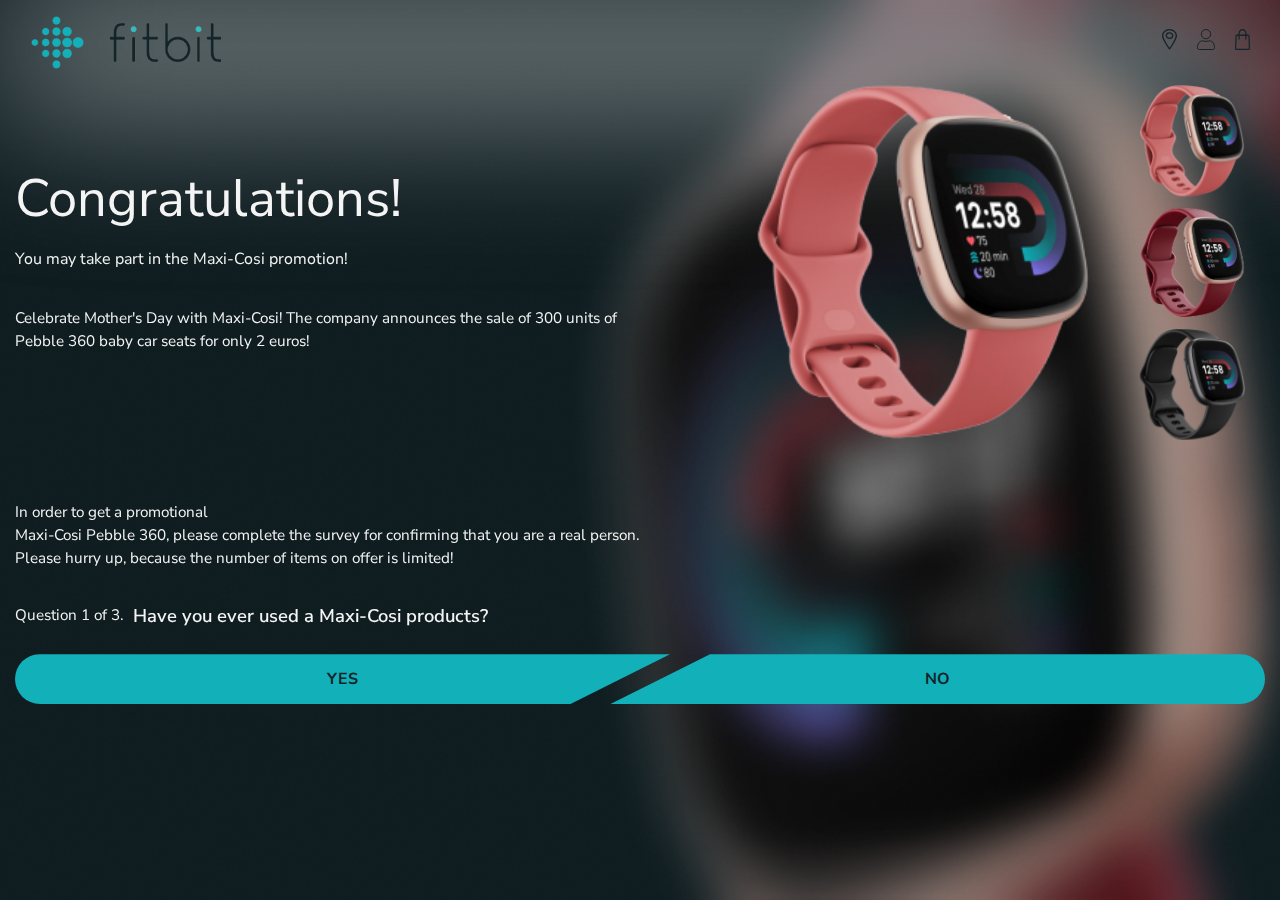
==== index.html @ 3a823220 "feat: make a loader" ====
<!DOCTYPE html>
<html lang="en">

<head>
	<meta charset="UTF-8">
	<meta name="viewport" content="width=device-width, initial-scale=1.0">

	<link rel="apple-touch-icon" sizes="180x180" href="./imgs/favicon/apple-touch-icon.png">
	<link rel="icon" type="image/png" sizes="32x32" href="./imgs//favicon/favicon-32x32.png">
	<link rel="icon" type="image/png" sizes="16x16" href="./imgs/favicon/favicon-16x16.png">
	<link rel="manifest" href="./imgs/favicon/site.webmanifest">

	<link rel="stylesheet" href="./styles/general.css">
	<link rel="stylesheet" href="./styles/header.css">
	<link rel="stylesheet" href="https://cdn.jsdelivr.net/npm/swiper@11/swiper-bundle.min.css" />
	<link rel="stylesheet" href="./styles/home.css">
	<link rel="stylesheet" href="./styles/loading.css">

	<script src="https://cdn.jsdelivr.net/npm/swiper@11/swiper-bundle.min.js" defer></script>
	<script src="./js/script.js" defer></script>
	<title>FitBit</title>
</head>

<body>
	<div class="wrapper">
		<picture>
			<source srcset="./imgs/non-optimized/bcg360.png" type="image/jpeg" media="(max-width: 570px)">
			<source srcset="./imgs/non-optimized/bcg1440.png" type="image/jpeg" media="(max-width: 1440px)">
			<source srcset="./imgs/non-optimized/bcg1920.png" type="image/jpeg" media="(min-width: 1440px)">

			<img src="./imgs/non-optimized/bcg1440.png" alt="bgc-image">
		</picture>

		<div class="wrapper__content">
			<header class="header">
				<div class="header__body __container">
					<div class="logo">
						<picture>
							<source srcset="./imgs/non-optimized/logo_mb.png" type="image/jpeg" media="(max-width: 1024px)">
							<source srcset="./imgs/non-optimized/logo_pc.png" type="image/jpeg" media="(min-width: 1024px)">
							<img src="./imgs/non-optimized/logo_mb.png" alt="logo">
						</picture>

						<picture>
							<source srcset="./imgs/non-optimized/brandname_mb.png" type="image/jpeg"
								media="(max-width: 1024px)">
							<source srcset="./imgs/non-optimized/brandname_pc.png" type="image/jpeg"
								media="(min-width: 1024px)">
							<img src="./imgs/non-optimized/brandname_mb.png" alt="brandname">
						</picture>
					</div>

					<nav class="header__nav">
						<ul class="nav-list">
							<li class="nav-list__item">
								<a href="#"><img src="./imgs/svgs/location.svg" alt="location-svg"></a>
							</li>
							<li class="nav-list__item">
								<a href="#"><img src="./imgs/svgs/user.svg" alt="user-svg"></a>
							</li>
							<li class="nav-list__item">
								<a href="#"><img src="./imgs/svgs/basket.svg" alt="basket-svg"></a>
							</li>
						</ul>
					</nav>
				</div>

			</header>


			<main class="main">
				<div class="home __container">
					<div class="home__description">
						<div class="description-text">
							<h1>Congratulations!</h1>
							<div class="description-text__subtitle">You may take part in the Maxi-Cosi promotion!</div>
							<p class="description__text">
								Celebrate Mother's Day with Maxi-Cosi! The company announces the sale
								of 300 units of Pebble 360 baby car seats for only 2 euros!
							</p>
						</div>
						<div class="description-slider">
							<div class="swiper fullsize-swiper">
								<div class="swiper-wrapper">
									<div class="swiper-slide">
										<img src="./imgs/non-optimized/apple-watch-pink-mb.png" alt="apple-watch-pink-img">
									</div>
									<div class="swiper-slide">
										<img src="./imgs/non-optimized/apple-watch-red-mb.png" alt="apple-watch-red-img">
									</div>
									<div class="swiper-slide">
										<img src="./imgs/non-optimized/apple-watch-black-mb.png" alt="apple-watch-black-img">
									</div>
									<div class="swiper-slide">
										<img src="./imgs/non-optimized/apple-watch-blue-mb.png" alt="apple-watch-blue-img">
									</div>
								</div>
							</div>
							<div class="swiper mini-swiper">
								<div class="swiper-wrapper">
									<div class="swiper-slide">
										<img src="./imgs/non-optimized/apple-watch-pink-mb.png" alt="apple-watch-pink-img">
									</div>
									<div class="swiper-slide">
										<img src="./imgs/non-optimized/apple-watch-red-mb.png" alt="apple-watch-red-img">
									</div>
									<div class="swiper-slide">
										<img src="./imgs/non-optimized/apple-watch-black-mb.png" alt="apple-watch-black-img">
									</div>
									<div class="swiper-slide">
										<img src="./imgs/non-optimized/apple-watch-blue-mb.png" alt="apple-watch-blue-img">
									</div>
								</div>
							</div>
						</div>

					</div>

					<div class="home__question question-section">
						<div class="question-section__text">
							<p>In order to get a promotional</p>
							<p>
								Maxi-Cosi Pebble 360, please complete the survey for confirming that you are a real person.
							</p>
							<p>Please hurry up, because the number of items on offer is limited!</p>
						</div>

						<div class="question-section__question">
							<p>Question 1 of 3.</p>
							<p class="highlighted">Have you ever used a Maxi-Cosi products?</p>
						</div>

						<div class="question-section__buttons">
							<button class="question-button-left" type="button">YES</button>
							<button class="question-button-right" type="button">no</button>
						</div>
					</div>

				</div>

				<template id="loader">
					<div class="loading __container">
						<h2 class="loading__title">Ihre Antworten werden überprüft</h2>

						<div class="loading__paragraphs">
							<p>Sie haben 3/3 der Fragen beantwortet!</p>
							<p>Es gibt keine vorläufigen Erhebungen über Ihr IP</p>
							<p>Geschenke werden geladen.</p>
						</div>

						<img class="loading__loader-img" src="./imgs/non-optimized/loader.png" alt="loader-img">

						<p class="highlighted">Laden...</p>
					</div>
				</template>

			</main>

		</div>

	</div>

</body>

</html>
---- styles/general.css ----
@import url(reset.css);
@import url(https://fonts.googleapis.com/css?family=Nunito+Sans:regular,700);

:root {
	--text-color-primary: #F4F4F4;
	--text-color-secondary: #132429;
	--accent-color-primary: #12B0B9;
	--accent-color-secondary: #F4F4F4;
	--popup-background-color: rgba(0, 0, 0, 0.6);
	--btn-border-radius: 59px;
}

body,
html {
	font-family: 'Nunito Sans', sans-serif;
	font-size: 16px;
	color: var(--text-color-primary);
}

.wrapper {
	min-height: 100vh;
	min-height: 100dvh;
	max-width: 100%;
	overflow: clip;

	display: flex;
	flex-direction: column;

	position: relative;
}

.wrapper__content {
	flex: 1 1 auto;
	display: flex;
	flex-direction: column;
	z-index: 10;

	padding-bottom: 60px;
}

.wrapper__content .main {
	flex: 1 1 auto;
}

.wrapper>picture img {
	position: fixed;
	top: 0;
	left: 0;
	height: 100%;
	width: 100%;
	object-fit: cover;
	z-index: 1;
}

[class*="__container"] {
	max-width: 1710px;
	padding: 0 15px;
	margin: 0 auto;
}

h1 {
	/* diapason: 36-64px */
	font-size: clamp(2.25rem, calc(1.85rem + 1.79vw), 4rem);
}

h2 {
	/* diapason: 24-48px */
	font-size: clamp(1.5rem, calc(1.15rem + 1.54vw), 3rem);
	line-height: 135%;
}

h3 {
	/* diapason: 20-40px */
	font-size: clamp(1.25rem, calc(0.96rem + 1.28vw), 2.5rem);
	line-height: 135%;
}

p {
	/* diapason: 14-16px */
	font-size: clamp(0.88rem, calc(0.85rem + 0.13vw), 1rem);
	line-height: 1.5;
}

p.highlighted {
	/* diapason: 16-20px */
	font-size: clamp(1rem, calc(0.94rem + 0.26vw), 1.25rem);
	font-weight: 600;
	line-height: 135%;
}

ul li,
ol li {
	/* diapason: 14-24px */
	font-size: clamp(0.88rem, calc(0.73rem + 0.64vw), 1.5rem);
	line-height: 1.4;
}
---- styles/header.css ----
.header {
	padding: clamp(10px, 15px, 20px);
	position: relative;
	margin-bottom: clamp(20, calc(28.07px + 3.41vw), 48px);
}

/* blured background area to highlight dark Logo & nav items */
.header::before {
	content: '';
	position: absolute;
	top: -20%;
	left: 0;
	z-index: -1;

	width: 100%;
	height: 150%;
	background-color: rgb(123, 132, 134);
	filter: blur(75px);
}

@media (max-width: 768px) {
	.header__body::before {
		background-color: rgb(180, 186, 187);
	}
}

.header__body {
	display: flex;
	justify-content: space-between;
	align-items: center;
}

.logo {
	display: flex;
	align-items: center;
	gap: clamp(14px, 25px, 40px);

}

.logo picture img {
	max-height: clamp(36px, 55px, 80px);
	object-fit: contain;
}

.nav-list {
	display: flex;
	gap: 20px;
}
---- styles/home.css ----
.home {
	display: flex;
	flex-direction: column;
	gap: clamp(22.5px, calc(22px + 3.04vw), 70px);
}

.home__description {
	display: flex;
	align-items: center;
	justify-content: space-around;
	gap: 20px;
}

@media (max-width: 768px) {
	.home__description {
		flex-direction: column;
	}
}

.description-text,
.description-slider {
	flex: 1 1 50%;
}

@media (min-width: 500px) {
	.description-slider {
		padding-right: 20px;
	}
}

.description-text {
	max-width: 700px;
}

.description-text p {
	margin-top: clamp(12px, calc(45.7px + 1.79vw), 40px);
}

.description-text__subtitle {
	margin-top: clamp(24px, calc(12.6px + 1.03vw), 40px);
}

/* Sliders */
.description-slider {
	display: flex;
	justify-content: flex-end;
	gap: clamp(32px, calc(11.6px + 2.76vw), 75px);
}

.fullsize-swiper,
.mini-swiper {
	margin: 0;
}

.description-slider .swiper {
	height: clamp(240px, clamp(15rem, calc(142px + 16.67vw), 31.25rem), 500px);
}

.swiper-slide img {
	width: 100%;
	height: 100%;
	object-fit: contain;
}

/* Question section */
.question-section__question {
	display: flex;
	flex-wrap: wrap;
	gap: 10px;
	margin-top: clamp(15px, calc(24.2px + 1.22vw), 34px);
}

.question-section__buttons {
	margin-top: clamp(17px, calc(17.4px + 0.64vw), 27px);

	width: 100%;
	display: flex;
	justify-content: center;
	--gap: 30px;
}

.question-section__buttons button {
	flex: 0 0 calc(50% + var(--gap));
}

.question-button-left,
.question-button-right {
	padding: 14px;
	background-color: var(--accent-color-primary);
	text-transform: uppercase;
	color: var(--text-color-secondary);
	font-weight: bold;

	transition: all 0.15s ease-in;
}

.question-button-left {
	border-top-left-radius: var(--btn-border-radius);
	border-bottom-left-radius: var(--btn-border-radius);
	clip-path: polygon(0 0, 100% 0%, calc(100% - 100px) 100%, 0% 100%);
	margin: 0 calc(var(--gap) * -1) 0 0;
}

.question-button-right {
	border-top-right-radius: var(--btn-border-radius);
	border-bottom-right-radius: var(--btn-border-radius);
	clip-path: polygon(100px 0, 100% 0%, 100% 100%, 0 100%);
	margin: 0 0 0 calc(var(--gap) * -1);
}

@media (hover: hover) {
	.question-section__buttons button:hover {
		color: var(--accent-color-primary);
		background-color: var(--text-color-primary);
	}

	.question-button-left:hover {
		transform: scale(1.05) translateX(10px);
	}

	.question-button-right:hover {
		transform: scale(1.05) translateX(-10px);
	}
}

@media (max-width: 768px) {
	.question-button-left {
		clip-path: polygon(0 0, 100% 0%, calc(100% - 70px) 100%, 0% 100%);
	}

	.question-button-right {
		clip-path: polygon(70px 0, 100% 0%, 100% 100%, 0 100%);
	}
}

@media (max-width: 450px) {
	.question-section__buttons {
		flex-direction: column;
	}

	.question-section__buttons button {
		flex: 1 1 auto;
	}

	.question-button-left {
		clip-path: polygon(0 0, 100% 0%, 0 100%, 0% 100%);
		border-top-left-radius: 30px;
		border-bottom-left-radius: 0;
		text-align: left;
		padding: 25px 14px 40px 40px;
		margin: 0 0 calc(var(--gap) * -1.25) 0;
	}

	.question-button-right {
		clip-path: polygon(100% 0, 100% 0%, 100% 100%, 0 100%);
		border-top-right-radius: 0;
		border-bottom-right-radius: 30px;
		text-align: right;
		padding: 40px 40px 25px 14px;
		margin: calc(var(--gap) * -1.25) 0 0 0;
	}
}
---- styles/loading.css ----
.loading {
	width: 100%;
	height: 100%;
	display: flex;
	flex-direction: column;
	justify-content: center;
	align-items: center;

	gap: clamp(21px, calc(20.5px + 2.37vw), 58px);
}

.loading__paragraphs,
.loading__title {
	text-align: center;
}

.loading__paragraphs p:not(:last-child) {
	margin-bottom: clamp(10px, calc(31px + 0.96vw), 25px);
}

@keyframes loading {
	from {
		transform: rotate(0);
	}

	to {
		transform: rotate(360deg);
	}
}

.loading__loader-img {
	margin: clamp(35px, calc(8.4px + 1.28vw), 55px) 0;

	animation: loading 7s linear infinite;
}
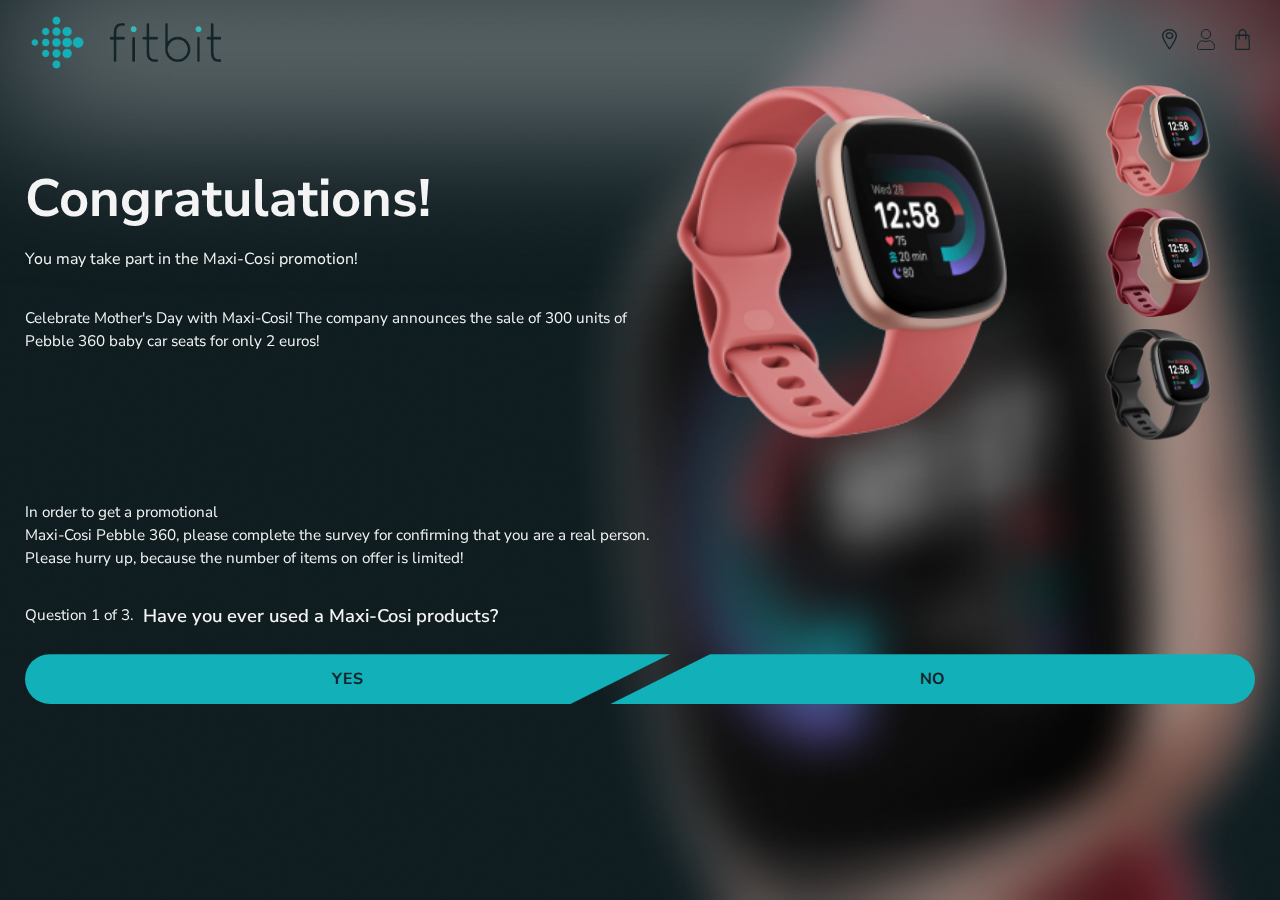
==== commit bcd15830: "refactor: improve links & imports structure" ====
--- a/index.html
+++ b/index.html
@@ -11,9 +11,8 @@
 	<link rel="manifest" href="./imgs/favicon/site.webmanifest">
 
 	<link rel="stylesheet" href="./styles/general.css">
-	<link rel="stylesheet" href="./styles/header.css">
+	<link rel="stylesheet" href="./styles/home.css">
 	<link rel="stylesheet" href="https://cdn.jsdelivr.net/npm/swiper@11/swiper-bundle.min.css" />
-	<link rel="stylesheet" href="./styles/home.css">
 	<link rel="stylesheet" href="./styles/loading.css">
 
 	<script src="https://cdn.jsdelivr.net/npm/swiper@11/swiper-bundle.min.js" defer></script>
--- a/styles/general.css
+++ b/styles/general.css
@@ -1,5 +1,6 @@
 @import url(reset.css);
 @import url(https://fonts.googleapis.com/css?family=Nunito+Sans:regular,700);
+@import url(header.css);
 
 :root {
 	--text-color-primary: #F4F4F4;
@@ -40,6 +41,13 @@
 
 .wrapper__content .main {
 	flex: 1 1 auto;
+
+	display: flex;
+	flex-direction: column;
+}
+
+.main>* {
+	flex: 1 1 auto;
 }
 
 .wrapper>picture img {
@@ -61,18 +69,21 @@
 h1 {
 	/* diapason: 36-64px */
 	font-size: clamp(2.25rem, calc(1.85rem + 1.79vw), 4rem);
+	font-weight: bold;
 }
 
 h2 {
 	/* diapason: 24-48px */
 	font-size: clamp(1.5rem, calc(1.15rem + 1.54vw), 3rem);
 	line-height: 135%;
+	font-weight: bold;
 }
 
 h3 {
 	/* diapason: 20-40px */
 	font-size: clamp(1.25rem, calc(0.96rem + 1.28vw), 2.5rem);
 	line-height: 135%;
+	font-weight: bold;
 }
 
 p {
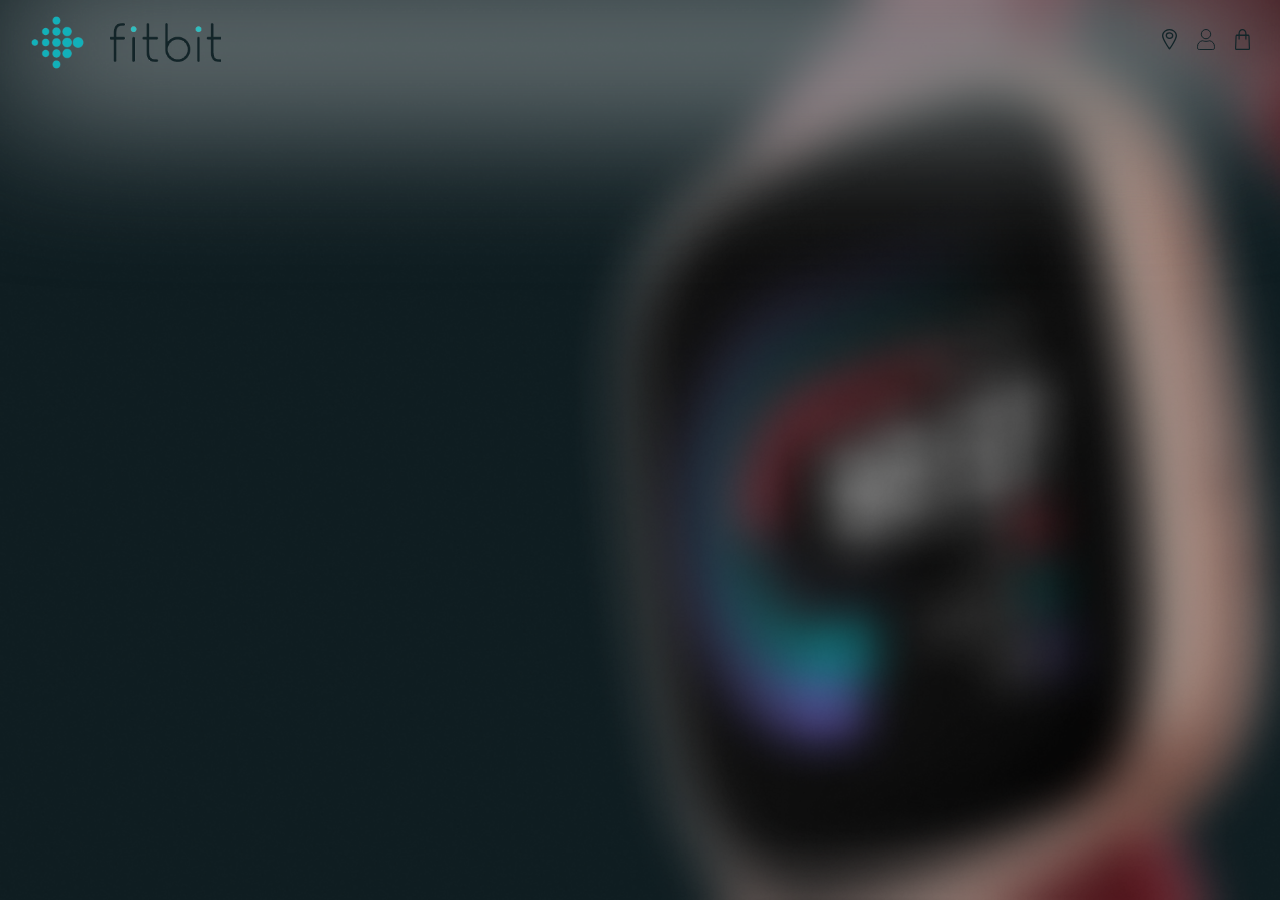
==== commit 0a7900ed: "feat: implement animations into home & loading" ====
--- a/index.html
+++ b/index.html
@@ -14,6 +14,8 @@
 	<link rel="stylesheet" href="./styles/home.css">
 	<link rel="stylesheet" href="https://cdn.jsdelivr.net/npm/swiper@11/swiper-bundle.min.css" />
 	<link rel="stylesheet" href="./styles/loading.css">
+	<link rel="stylesheet" href="./styles/popup.css">
+	<link rel="stylesheet" href="./styles/anim.css">
 
 	<script src="https://cdn.jsdelivr.net/npm/swiper@11/swiper-bundle.min.js" defer></script>
 	<script src="./js/script.js" defer></script>
@@ -69,16 +71,18 @@
 
 			<main class="main">
 				<div class="home __container">
-					<div class="home__description">
+					<div class="home__description delay-container">
 						<div class="description-text">
-							<h1>Congratulations!</h1>
-							<div class="description-text__subtitle">You may take part in the Maxi-Cosi promotion!</div>
-							<p class="description__text">
+							<h1 class="slide-left-anim" style="--anim-order: 1;">Congratulations!</h1>
+							<div class="description-text__subtitle slide-left-anim" style="--anim-order: 2;">
+								You may take part in the Maxi-Cosi promotion!
+							</div>
+							<p class="description__text slide-left-anim" style="--anim-order: 3;">
 								Celebrate Mother's Day with Maxi-Cosi! The company announces the sale
 								of 300 units of Pebble 360 baby car seats for only 2 euros!
 							</p>
 						</div>
-						<div class="description-slider">
+						<div class="description-slider fade-out-anim" style="--anim-order: 4;">
 							<div class="swiper fullsize-swiper">
 								<div class="swiper-wrapper">
 									<div class="swiper-slide">
@@ -117,31 +121,39 @@
 
 					<div class="home__question question-section">
 						<div class="question-section__text">
-							<p>In order to get a promotional</p>
-							<p>
+							<p class="slide-left-anim" style="--anim-order: 5;">In order to get a promotional</p>
+							<p class="slide-left-anim" style="--anim-order: 6;">
 								Maxi-Cosi Pebble 360, please complete the survey for confirming that you are a real person.
 							</p>
-							<p>Please hurry up, because the number of items on offer is limited!</p>
-						</div>
-
-						<div class="question-section__question">
+							<p class="slide-left-anim" style="--anim-order: 7;">Please hurry up, because the number of items on
+								offer is limited!</p>
+						</div>
+
+						<div class="question-section__question slide-left-anim" style="--anim-order: 8;">
 							<p>Question 1 of 3.</p>
 							<p class="highlighted">Have you ever used a Maxi-Cosi products?</p>
 						</div>
 
 						<div class="question-section__buttons">
-							<button class="question-button-left" type="button">YES</button>
-							<button class="question-button-right" type="button">no</button>
+							<button class="question-button-left scale-anim" style="--anim-order: 9;" type="button">
+								YES
+							</button>
+							<button class="question-button-right scale-anim" style="--anim-order: 10;" type="button">
+								no
+							</button>
 						</div>
 					</div>
 
 				</div>
 
+
 				<template id="loader">
-					<div class="loading __container">
-						<h2 class="loading__title">Ihre Antworten werden überprüft</h2>
-
-						<div class="loading__paragraphs">
+					<div class="loading __container fade-out-anim" style="--anim-order: 1;">
+						<h2 class="loading__title slide-left-anim" style="--anim-order: 3;">
+							Ihre Antworten werden überprüft
+						</h2>
+
+						<div class="loading__paragraphs slide-left-anim" style="--anim-order: 4;">
 							<p>Sie haben 3/3 der Fragen beantwortet!</p>
 							<p>Es gibt keine vorläufigen Erhebungen über Ihr IP</p>
 							<p>Geschenke werden geladen.</p>
@@ -149,10 +161,36 @@
 
 						<img class="loading__loader-img" src="./imgs/non-optimized/loader.png" alt="loader-img">
 
-						<p class="highlighted">Laden...</p>
+						<p class="highlighted slide-left-anim" style="--anim-order: 4;">Laden...</p>
 					</div>
 				</template>
 
+				<template id="choise-popup">
+					<div class="popup">
+						<div class="popup__body choise-popup">
+							<picture>
+								<source srcset="./imgs/non-optimized/box_pc.png" type="image/png" media="(min-width: 768px)">
+								<source srcset="./imgs/non-optimized/box_mb.png" type="image/png" media="(max-width: 768px)">
+								<img class="choise-popup__gift-box" src="./imgs/non-optimized/box_mb.png" alt="box-img">
+							</picture>
+
+							<div class="choise-popup__title">
+								<p class="highlighted">
+									Herzlichen Glückwunsch, <br>
+									Sie haben erfolgreich überprüft, dass Sie eine echte Person sind.
+								</p>
+							</div>
+
+							<p>Hoje, 13 de junho, tem a oportunidade de obter uma mala Samsonite.</p>
+							<p>Tudo o que precisa é de escolher a caixa de oferta certa.</p>
+							<p>Tens 3 tentativas, boa sorte!</p>
+
+							<button type="button" class="button">ok</button>
+						</div>
+
+					</div>
+				</template>
+
 			</main>
 
 		</div>
--- a/styles/general.css
+++ b/styles/general.css
@@ -104,4 +104,13 @@
 	/* diapason: 14-24px */
 	font-size: clamp(0.88rem, calc(0.73rem + 0.64vw), 1.5rem);
 	line-height: 1.4;
+}
+
+.button {
+	background-color: var(--accent-color-primary);
+	color: var(--text-color-secondary);
+	font-weight: 700;
+	border-radius: var(--btn-border-radius);
+	text-transform: uppercase;
+	padding: 15px 35px;
 }--- a/styles/popup.css
+++ b/styles/popup.css
@@ -0,0 +1,53 @@
+.popup {
+	position: fixed;
+	top: 0;
+	left: 0;
+
+	height: 100vh;
+	height: 100dvh;
+	width: 100%;
+	background-color: var(--popup-background-color);
+
+	display: flex;
+	flex-direction: column;
+	justify-content: center;
+	align-items: center;
+}
+
+.popup__body {
+	text-align: center;
+	padding: 15px;
+}
+
+/* Choise Popup */
+.choise-popup>*:not(:first-child) {
+	margin-top: clamp(24px, calc(11.9px + 0.71vw), 35px);
+}
+
+.choise-popup__gift-box {
+	width: clamp(122px, calc(30.9px + 10.9vw), 292px);
+}
+
+/* Error popup */
+.error-popup {
+	min-height: 40vh;
+	display: flex;
+	flex-direction: column;
+	justify-content: space-between;
+	align-items: center;
+	gap: 10px;
+}
+
+/* Congrats popup */
+.congrats-popup {
+	display: flex;
+	flex-direction: column;
+	justify-content: center;
+	align-items: center;
+	gap: clamp(16px, calc(12.8px + 0.9vw), 30px);
+}
+
+.congrats-popup h3,
+.congrats-popup button {
+	margin-top: clamp(5px, calc(1.6px + 0.96vw), 20px);
+}--- a/styles/anim.css
+++ b/styles/anim.css
@@ -0,0 +1,97 @@
+:root {
+	--anim-delay-time: 150ms;
+	--anim-duration-short: 0.3s;
+	--anim-duration-long: 1s;
+}
+
+@keyframes slide-left-anim {
+	from {
+		transform: translateX(-50%);
+		opacity: 0;
+	}
+
+	to {
+		transform: translateX(0%);
+		opacity: 1;
+	}
+}
+
+.slide-left-anim {
+	transform: translateX(-50%);
+	opacity: 0;
+
+	animation-name: slide-left-anim;
+	animation-duration: var(--anim-duration-short);
+	animation-delay: calc(var(--anim-order) * var(--anim-delay-time));
+	animation-fill-mode: forwards;
+	animation-timing-function: ease;
+}
+
+@keyframes fade-out-anim {
+	from {
+		opacity: 0;
+	}
+
+	to {
+		opacity: 1;
+	}
+}
+
+.fade-out-anim {
+	opacity: 0;
+
+	animation-name: fade-out-anim;
+	animation-duration: var(--anim-duration-long);
+	animation-delay: calc(var(--anim-order) * var(--anim-delay-time));
+	animation-fill-mode: forwards;
+	animation-timing-function: ease;
+}
+
+@keyframes scale-anim {
+	0% {
+		opacity: 0;
+		transform: scale(0);
+	}
+
+	60% {
+		transform: scale(1.05);
+	}
+
+	100% {
+		opacity: 1;
+		transform: scale(1);
+	}
+}
+
+.scale-anim {
+	opacity: 0;
+	transform: scale(0);
+
+	animation-name: scale-anim;
+	animation-duration: var(--anim-duration-short);
+	animation-delay: calc(var(--anim-order) * var(--anim-delay-time));
+	animation-fill-mode: forwards;
+	animation-timing-function: ease;
+}
+
+@keyframes fade-in-anim {
+	from {
+		opacity: 1;
+		transform: translate(0, 0);
+	}
+
+	to {
+		transform: translate(0, 0);
+		opacity: 0;
+	}
+}
+
+.wrapper.close-anim .scale-anim,
+.wrapper.close-anim .fade-out-anim,
+.wrapper.close-anim .slide-left-anim {
+	animation-name: fade-in-anim;
+	animation-duration: 0.1s;
+	animation-delay: 0s;
+	animation-fill-mode: forwards;
+	animation-timing-function: ease-out;
+}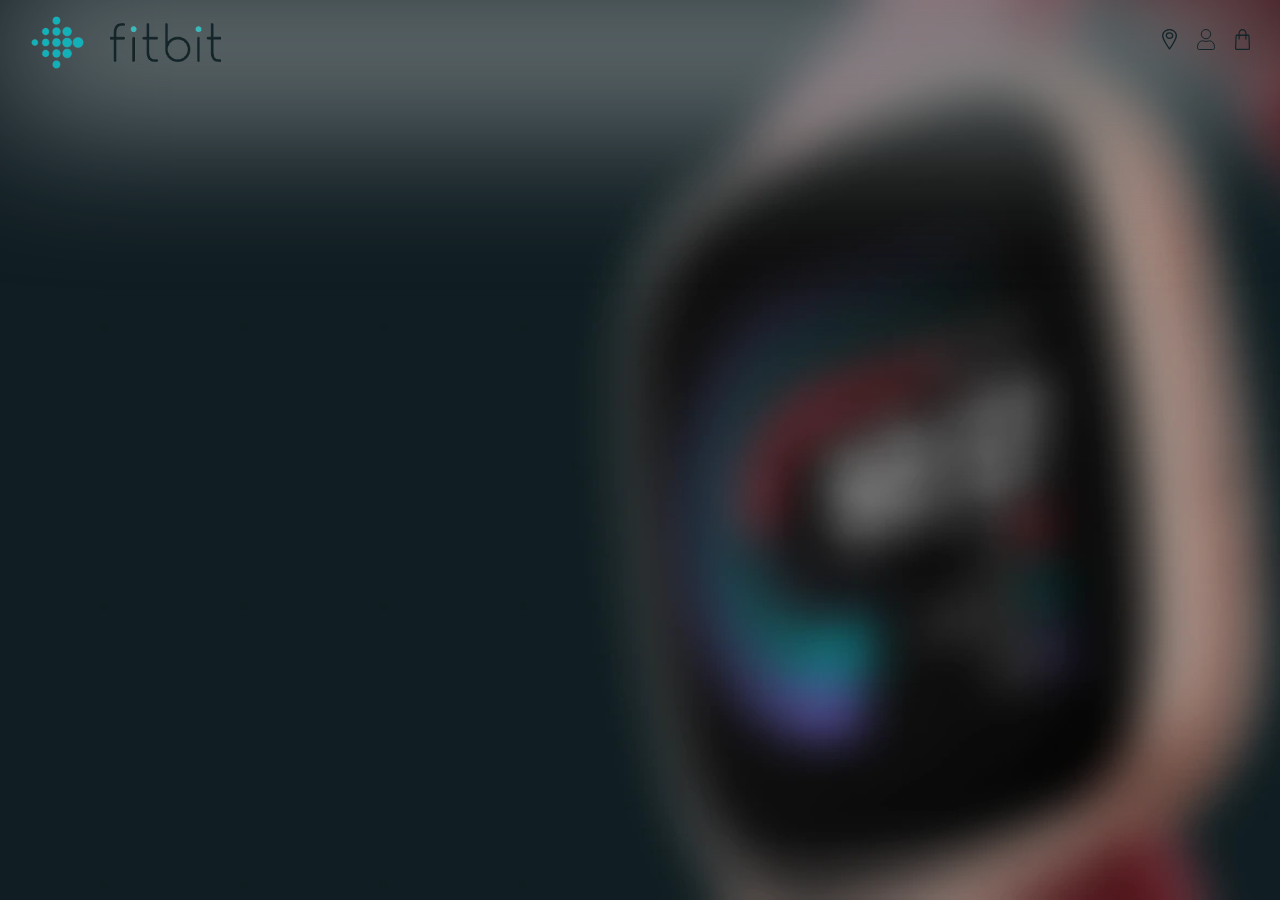
==== commit 42916903: "feat: implement optimized imgs" ====
--- a/index.html
+++ b/index.html
@@ -14,6 +14,7 @@
 	<link rel="stylesheet" href="./styles/home.css">
 	<link rel="stylesheet" href="https://cdn.jsdelivr.net/npm/swiper@11/swiper-bundle.min.css" />
 	<link rel="stylesheet" href="./styles/loading.css">
+	<link rel="stylesheet" href="./styles/prizes.css">
 	<link rel="stylesheet" href="./styles/popup.css">
 	<link rel="stylesheet" href="./styles/anim.css">
 
@@ -25,10 +26,9 @@
 <body>
 	<div class="wrapper">
 		<picture>
-			<source srcset="./imgs/non-optimized/bcg360.png" type="image/jpeg" media="(max-width: 570px)">
-			<source srcset="./imgs/non-optimized/bcg1440.png" type="image/jpeg" media="(max-width: 1440px)">
-			<source srcset="./imgs/non-optimized/bcg1920.png" type="image/jpeg" media="(min-width: 1440px)">
-
+			<source srcset="./imgs/optimized/bcg360.webp" type="image/webp" media="(max-width: 570px)">
+			<source srcset="./imgs/optimized/bcg1440.webp" type="image/webp" media="(max-width: 1440px)">
+			<source srcset="./imgs/optimized/bcg1920.webp" type="image/webp" media="(min-width: 1440px)">
 			<img src="./imgs/non-optimized/bcg1440.png" alt="bgc-image">
 		</picture>
 
@@ -37,16 +37,14 @@
 				<div class="header__body __container">
 					<div class="logo">
 						<picture>
-							<source srcset="./imgs/non-optimized/logo_mb.png" type="image/jpeg" media="(max-width: 1024px)">
-							<source srcset="./imgs/non-optimized/logo_pc.png" type="image/jpeg" media="(min-width: 1024px)">
+							<source srcset="./imgs/optimized/logo_mb.webp" type="image/webp" media="(max-width: 1024px)">
+							<source srcset="./imgs/optimized/logo_pc.webp" type="image/webp" media="(min-width: 1024px)">
 							<img src="./imgs/non-optimized/logo_mb.png" alt="logo">
 						</picture>
 
 						<picture>
-							<source srcset="./imgs/non-optimized/brandname_mb.png" type="image/jpeg"
-								media="(max-width: 1024px)">
-							<source srcset="./imgs/non-optimized/brandname_pc.png" type="image/jpeg"
-								media="(min-width: 1024px)">
+							<source srcset="./imgs/optimized/brandname_mb.webp" type="image/webp" media="(max-width: 1024px)">
+							<source srcset="./imgs/optimized/brandname_pc.webp" type="image/webp" media="(min-width: 1024px)">
 							<img src="./imgs/non-optimized/brandname_mb.png" alt="brandname">
 						</picture>
 					</div>
@@ -86,32 +84,38 @@
 							<div class="swiper fullsize-swiper">
 								<div class="swiper-wrapper">
 									<div class="swiper-slide">
-										<img src="./imgs/non-optimized/apple-watch-pink-mb.png" alt="apple-watch-pink-img">
-									</div>
-									<div class="swiper-slide">
-										<img src="./imgs/non-optimized/apple-watch-red-mb.png" alt="apple-watch-red-img">
-									</div>
-									<div class="swiper-slide">
-										<img src="./imgs/non-optimized/apple-watch-black-mb.png" alt="apple-watch-black-img">
-									</div>
-									<div class="swiper-slide">
-										<img src="./imgs/non-optimized/apple-watch-blue-mb.png" alt="apple-watch-blue-img">
+										<picture>
+											<source srcset="./imgs/optimized/apple-watch-pink-pc.webp" type="image/webp"
+												media="(min-width: 1024px)">
+											<source srcset="./imgs/optimized/apple-watch-pink-mb.webp" type="image/webp"
+												media="(max-width: 1024px)">
+											<img src="./imgs/optimized/apple-watch-pink-mb.webp" alt="apple-watch-pink-img">
+										</picture>
+									</div>
+									<div class="swiper-slide">
+										<img src="./imgs/optimized/apple-watch-red-mb.webp" alt="apple-watch-red-img">
+									</div>
+									<div class="swiper-slide">
+										<img src="./imgs/optimized/apple-watch-black-mb.webp" alt="apple-watch-black-img">
+									</div>
+									<div class="swiper-slide">
+										<img src="./imgs/optimized/apple-watch-blue-mb.webp" alt="apple-watch-blue-img">
 									</div>
 								</div>
 							</div>
 							<div class="swiper mini-swiper">
 								<div class="swiper-wrapper">
 									<div class="swiper-slide">
-										<img src="./imgs/non-optimized/apple-watch-pink-mb.png" alt="apple-watch-pink-img">
-									</div>
-									<div class="swiper-slide">
-										<img src="./imgs/non-optimized/apple-watch-red-mb.png" alt="apple-watch-red-img">
-									</div>
-									<div class="swiper-slide">
-										<img src="./imgs/non-optimized/apple-watch-black-mb.png" alt="apple-watch-black-img">
-									</div>
-									<div class="swiper-slide">
-										<img src="./imgs/non-optimized/apple-watch-blue-mb.png" alt="apple-watch-blue-img">
+										<img src="./imgs/optimized/apple-watch-pink-mb.webp" alt="apple-watch-pink-img">
+									</div>
+									<div class="swiper-slide">
+										<img src="./imgs/optimized/apple-watch-red-mb.webp" alt="apple-watch-red-img">
+									</div>
+									<div class="swiper-slide">
+										<img src="./imgs/optimized/apple-watch-black-mb.webp" alt="apple-watch-black-img">
+									</div>
+									<div class="swiper-slide">
+										<img src="./imgs/optimized/apple-watch-blue-mb.webp" alt="apple-watch-blue-img">
 									</div>
 								</div>
 							</div>
@@ -135,12 +139,12 @@
 						</div>
 
 						<div class="question-section__buttons">
-							<button class="question-button-left scale-anim" style="--anim-order: 9;" type="button">
-								YES
-							</button>
-							<button class="question-button-right scale-anim" style="--anim-order: 10;" type="button">
-								no
-							</button>
+							<div class="scale-anim" style="--anim-order: 9;">
+								<button class="question-button-left" type="button">YES</button>
+							</div>
+							<div class="scale-anim" style="--anim-order: 10;">
+								<button class="question-button-right" type="button">no</button>
+							</div>
 						</div>
 					</div>
 
@@ -159,35 +163,87 @@
 							<p>Geschenke werden geladen.</p>
 						</div>
 
-						<img class="loading__loader-img" src="./imgs/non-optimized/loader.png" alt="loader-img">
+						<img class="loading__loader-img" src="./imgs/optimized/loader.webp" alt="loader-img">
 
 						<p class="highlighted slide-left-anim" style="--anim-order: 4;">Laden...</p>
 					</div>
 				</template>
 
 				<template id="choise-popup">
-					<div class="popup">
+					<div class="popup fade-out-anim" style="--anim-order: 1;">
 						<div class="popup__body choise-popup">
 							<picture>
-								<source srcset="./imgs/non-optimized/box_pc.png" type="image/png" media="(min-width: 768px)">
-								<source srcset="./imgs/non-optimized/box_mb.png" type="image/png" media="(max-width: 768px)">
-								<img class="choise-popup__gift-box" src="./imgs/non-optimized/box_mb.png" alt="box-img">
+								<source srcset="./imgs/optimized/box_pc.webp" type="image/webp" media="(min-width: 768px)">
+								<source srcset="./imgs/optimized/box_mb.webp" type="image/webp" media="(max-width: 768px)">
+								<img class="choise-popup__gift-box fade-out-anim" style="--anim-order: 1;"
+									src="./imgs/non-optimized/box_mb.png" alt="box-img">
 							</picture>
 
-							<div class="choise-popup__title">
+							<div class="choise-popup__title slide-left-anim" style="--anim-order: 2;">
 								<p class="highlighted">
 									Herzlichen Glückwunsch, <br>
 									Sie haben erfolgreich überprüft, dass Sie eine echte Person sind.
 								</p>
 							</div>
 
-							<p>Hoje, 13 de junho, tem a oportunidade de obter uma mala Samsonite.</p>
-							<p>Tudo o que precisa é de escolher a caixa de oferta certa.</p>
-							<p>Tens 3 tentativas, boa sorte!</p>
-
-							<button type="button" class="button">ok</button>
-						</div>
-
+							<p class="slide-left-anim" style="--anim-order: 3;">Hoje, 13 de junho, tem a oportunidade de obter
+								uma mala Samsonite.</p>
+							<p class="slide-left-anim" style="--anim-order: 4;">Tudo o que precisa é de escolher a caixa de
+								oferta certa.</p>
+							<p class="slide-left-anim" style="--anim-order: 5;">Tens 3 tentativas, boa sorte!</p>
+
+							<button style="--anim-order: 6;" type="button" class="button scale-anim">ok</button>
+						</div>
+
+					</div>
+				</template>
+
+				<template id="prizes-grid">
+					<div class="prizes-grid __container"></div>
+				</template>
+
+				<template id="prize-item">
+					<div class="prize-item">
+						<img class="prize-item__top" src="./imgs/optimized/box-2.webp" alt="box-1-img">
+						<img class="prize-item__box" src="./imgs/optimized/box-1.webp" alt="box-2-img">
+					</div>
+				</template>
+
+				<template id="error-popup">
+					<div class="popup fade-out-anim" style="--anim-order: 1;">
+						<div class="popup__body error-popup">
+							<h1 class="slide-left-anim" style="--anim-order: 2;">OHHH...</h1>
+							<p class="slide-left-anim" style="--anim-order: 3;">
+								Tut mir leid, aber dieses Geschenk ist leer! Du
+								hast (2) weitere Versuche. Viel Glück!
+							</p>
+							<button type="button" class="button scale-anim" style="--anim-order: 4;">ok</button>
+
+						</div>
+
+					</div>
+				</template>
+
+				<template id="congrats-popup">
+					<div class="popup fade-out-anim" style="--anim-order: 1;">
+						<div class="popup__body congrats-popup">
+							<img src="./imgs/optimized/apple-watch-blue-mb.webp" alt="apple-watch-blue-img"
+								class="fade-out-anim" style="--anim-order: 2;">
+							<h3 class="slide-left-anim" style="--anim-order: 2;">Congratulations! You won!</h3>
+							<p class="highlighted slide-left-anim" style="--anim-order: 3;">
+								You won baby car seat Maxi-Cosi
+								Pebble 360!
+							</p>
+							<ol>
+								<li class="slide-left-anim" style="--anim-order: 4;">1. Click "OK" below in order to go to the
+									shipping checkout page.</li>
+								<li class="slide-left-anim" style="--anim-order: 5;">2. Fill out the form and pay for order to
+									receive Maxi-Cosi Pebble 360.</li>
+								<li class="slide-left-anim" style="--anim-order: 6;">3. The package will be delivered within 5-7
+									days.</li>
+							</ol>
+							<button type="button" class="button scale-anim" style="--anim-order: 7;">ok</button>
+						</div>
 					</div>
 				</template>
 
--- a/styles/general.css
+++ b/styles/general.css
@@ -40,13 +40,6 @@
 }
 
 .wrapper__content .main {
-	flex: 1 1 auto;
-
-	display: flex;
-	flex-direction: column;
-}
-
-.main>* {
 	flex: 1 1 auto;
 }
 
--- a/styles/home.css
+++ b/styles/home.css
@@ -79,12 +79,14 @@
 	--gap: 30px;
 }
 
-.question-section__buttons button {
-	flex: 0 0 calc(50% + var(--gap));
+.question-section__buttons>* {
+	flex: 0 0 calc(50%);
+	display: flex;
 }
 
 .question-button-left,
 .question-button-right {
+	flex: 1 1 auto;
 	padding: 14px;
 	background-color: var(--accent-color-primary);
 	text-transform: uppercase;
@@ -115,11 +117,12 @@
 	}
 
 	.question-button-left:hover {
-		transform: scale(1.05) translateX(10px);
+		transform: scale(1.05) translateX(10px) !important;
+		transition: transform 0.3s ease;
 	}
 
 	.question-button-right:hover {
-		transform: scale(1.05) translateX(-10px);
+		transform: scale(1.05) translateX(-10px) !important;
 	}
 }
 
--- a/styles/prizes.css
+++ b/styles/prizes.css
@@ -0,0 +1,57 @@
+.prizes-grid {
+	display: grid;
+	grid-template-columns: repeat(4, 1fr);
+	justify-items: center;
+	column-gap: clamp(26px, calc(-7.2px + 9.23vw), 170px);
+	row-gap: clamp(36.8px, calc(17.76px + 5.28vw), 100px);
+}
+
+@media (max-width: 740px) {
+	.prizes-grid {
+		grid-template-columns: repeat(3, 1fr);
+	}
+}
+
+@media (max-width: 360px) {
+	.prizes-grid {
+		column-gap: clamp(7px, calc(3vw + 2px), 15px);
+	}
+}
+
+.prize-item {
+	width: clamp(89px, calc(72.8px + 5.06vw), 170px);
+	aspect-ratio: 170 / 189;
+
+	position: relative;
+}
+
+@media (min-width: 1024px) {
+	.prize-item {
+		width: 170px;
+	}
+}
+
+.prize-item img {
+	position: absolute;
+	left: 0;
+
+	max-width: 100%;
+	object-fit: contain;
+}
+
+.prize-item__box {
+	bottom: 0;
+	z-index: 12;
+}
+
+.prize-item__top {
+	top: 16%;
+	/* 16% = closed, 0 = opened */
+	z-index: 13;
+
+	transition: all 0.3s ease;
+}
+
+.prize-item.open .prize-item__top {
+	top: 0;
+}--- a/styles/anim.css
+++ b/styles/anim.css
@@ -86,9 +86,11 @@
 	}
 }
 
-.wrapper.close-anim .scale-anim,
-.wrapper.close-anim .fade-out-anim,
-.wrapper.close-anim .slide-left-anim {
+/* Aditional class "once" disable block's repeat animation
+ when .wrapper gots .close-anim */
+.wrapper.close-anim .scale-anim:not(.once),
+.wrapper.close-anim .fade-out-anim:not(.once),
+.wrapper.close-anim .slide-left-anim:not(.once) {
 	animation-name: fade-in-anim;
 	animation-duration: 0.1s;
 	animation-delay: 0s;
